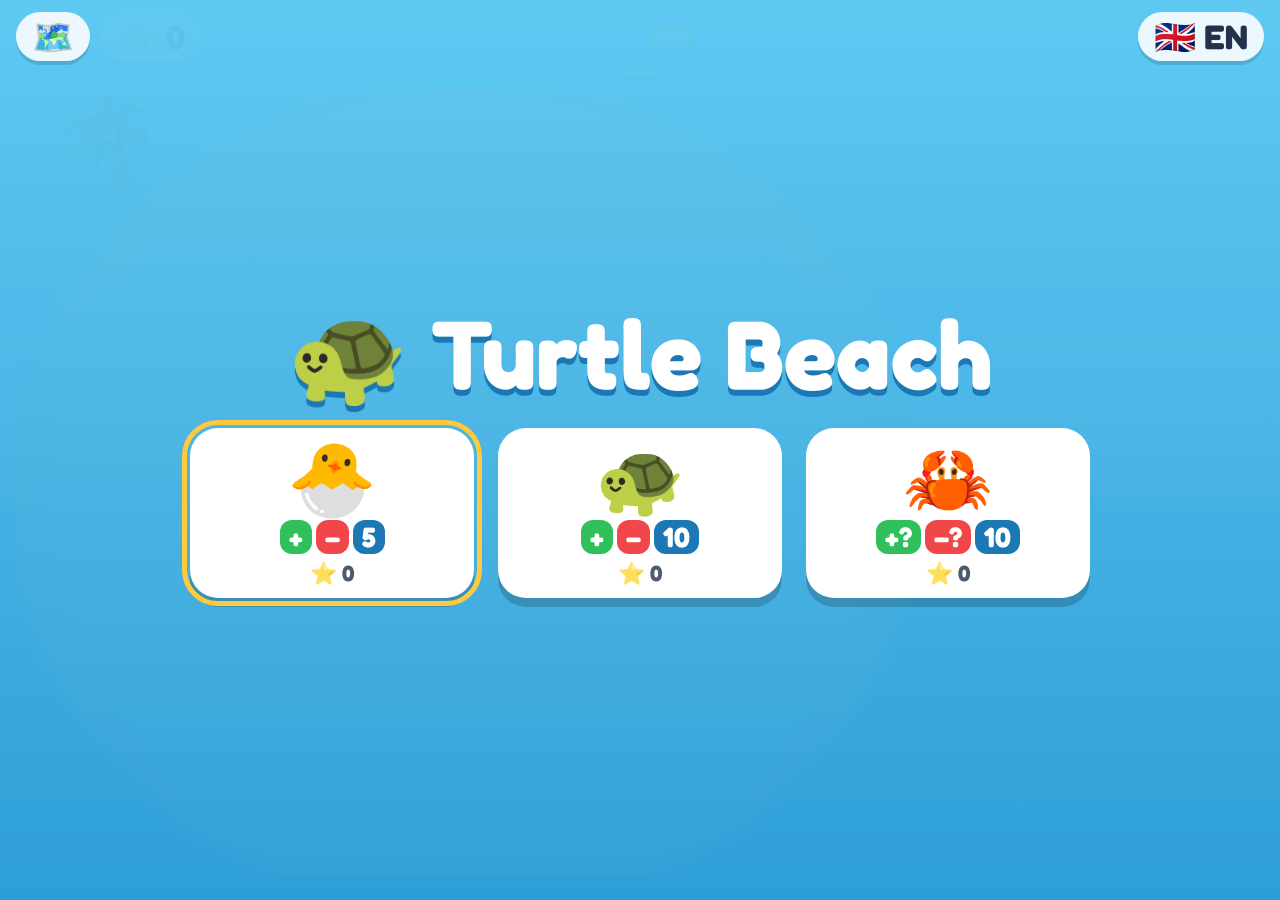
==== beach.html @ 4e5b4c6d "Add Volcano Tower and Turtle Beach games and an island map Volcano Tower turns number walls into a v" ====
<!DOCTYPE html>
<html lang="en">
<head>
<meta charset="UTF-8">
<meta name="viewport" content="width=device-width, initial-scale=1.0, maximum-scale=1.0, user-scalable=no">
<title>Turtle Beach</title>
<link rel="preconnect" href="https://fonts.googleapis.com">
<link rel="preconnect" href="https://fonts.gstatic.com" crossorigin>
<link href="https://fonts.googleapis.com/css2?family=Fredoka:wght@500;700&display=swap" rel="stylesheet">
<link rel="stylesheet" href="kit.css">
<style>
  .main{flex:1;min-height:0;width:100%;display:flex;flex-direction:column;align-items:center;gap:10px;}

  /* Equation cards, drawn like the worksheet boxes */
  .eq{display:flex;align-items:center;gap:clamp(6px,1.4vw,16px);background:#fff;border-radius:24px;padding:6px 18px;
    box-shadow:0 6px 0 rgba(0,0,0,.14);border:5px solid var(--gold);cursor:pointer;}
  .eq .box{min-width:1.5em;height:1.5em;padding:0 .15em;display:flex;align-items:center;justify-content:center;
    border:3px solid #9AA5B8;border-radius:12px;font-size:clamp(28px,5vw,58px);font-weight:700;line-height:1;}
  .eq .op{font-size:clamp(28px,5vw,58px);font-weight:700;}
  .eq .op.minus{color:var(--stop);}
  .eq .op.plus{color:var(--go-dark);}
  .eq .box.q{border-color:var(--gold);background:#FFF6D6;color:#C98A00;animation:qpulse 1s ease-in-out infinite;}
  .eq .box.solved{border-color:var(--go);background:#E4F8EA;color:var(--go-dark);animation:none;}
  @keyframes qpulse{50%{transform:scale(1.1)}}
  .say{font-size:clamp(16px,2.6vw,28px);font-weight:700;background:rgba(255,255,255,.85);border-radius:999px;padding:3px 16px;
    box-shadow:0 3px 0 rgba(0,0,0,.1);cursor:pointer;text-align:center;}

  /* Beach & sea */
  .scene{flex:1;min-height:0;min-width:0;width:100%;max-width:1300px;display:flex;align-items:stretch;gap:8px;}
  .beach{position:relative;flex:3;min-width:0;display:flex;align-items:center;justify-content:center;
    background:radial-gradient(ellipse 52% 54% at 50% 52%,var(--sand) 0%,var(--sand) 88%,var(--sand-dark) 96%,transparent 100%);}
  .palm{position:absolute;left:4%;top:0;font-size:clamp(34px,7vw,90px);pointer-events:none;transform-origin:50% 100%;animation:sway 4s ease-in-out infinite;}
  @keyframes sway{50%{transform:rotate(4deg)}}
  .herd{--a:60px;position:relative;display:flex;flex-wrap:wrap;justify-content:center;align-content:center;gap:calc(var(--a)*.12);
    width:calc(var(--a)*5.8);max-width:92%;}
  .animal{position:relative;width:var(--a);height:var(--a);border:none;background:none;cursor:pointer;padding:0;
    font-size:calc(var(--a)*.82);line-height:1;display:flex;align-items:center;justify-content:center;
    filter:drop-shadow(0 4px 2px rgba(0,0,0,.2));}
  .animal .e{display:inline-block;animation:idle 1.6s ease-in-out infinite;}
  .animal:nth-child(even) .e{animation-delay:-.8s;}
  @keyframes idle{50%{transform:translateY(-4%) scale(1.04,.96)}}
  .animal.crossed .e{opacity:.4;animation:none;}
  .animal.crossed::after{content:"";position:absolute;left:4%;right:4%;top:47%;height:max(4px,calc(var(--a)*.07));
    background:#2B2A33;border-radius:4px;transform:rotate(-40deg);animation:strike .25s ease-out;}
  @keyframes strike{from{transform:rotate(-40deg) scaleX(0)}to{transform:rotate(-40deg) scaleX(1)}}
  .animal.added::before{content:"";position:absolute;inset:-6%;border-radius:50%;background:radial-gradient(circle,rgba(255,236,140,.85),transparent 70%);z-index:-1;}
  .animal.hop-in{animation:hopIn .55s cubic-bezier(.3,1.6,.5,1);}
  @keyframes hopIn{from{transform:translate(120%,-60%) scale(.4);opacity:0}to{transform:none;opacity:1}}
  .animal.counted .e{animation:countHop .4s ease;}
  @keyframes countHop{50%{transform:translateY(-25%) scale(1.15)}}
  .animal .badge{position:absolute;top:-8%;right:-8%;min-width:44%;height:44%;border-radius:999px;background:var(--gold);color:var(--ink);
    font-size:calc(var(--a)*.3);font-weight:700;display:flex;align-items:center;justify-content:center;box-shadow:0 2px 0 rgba(0,0,0,.2);}
  .ghost{width:var(--a);height:var(--a);border-radius:50%;border:4px dashed rgba(35,50,74,.45);animation:kit-pop .5s ease;}

  .sea{position:relative;flex:1.15;min-width:0;display:flex;align-items:center;justify-content:center;}
  .boat{position:relative;display:flex;flex-direction:column;align-items:center;cursor:pointer;border:none;background:none;padding:0;
    animation:bob 2.4s ease-in-out infinite;}
  .boat.hidden{visibility:hidden;}
  .boat.arrive{animation:arrive .9s ease-out, bob 2.4s ease-in-out .9s infinite;}
  .boat.leave{animation:leave 1s ease-in forwards;}
  @keyframes bob{50%{transform:translateY(-8px) rotate(-3deg)}}
  @keyframes arrive{from{transform:translateX(120%)}to{transform:none}}
  @keyframes leave{to{transform:translateX(160%)}}
  .boat .cargo{--c:44px;display:flex;flex-wrap:wrap;justify-content:center;max-width:calc(var(--c)*3.3);font-size:var(--c);line-height:1.05;margin-bottom:-10%;}
  .boat .tarp{font-size:calc(var(--c)*1.1);width:calc(var(--c)*2.4);height:calc(var(--c)*1.3);border-radius:18px 18px 6px 6px;
    background:repeating-linear-gradient(45deg,#E94F4F 0 14px,#FFFFFF 14px 28px);display:flex;align-items:center;justify-content:center;
    color:#fff;font-weight:700;text-shadow:0 2px 0 rgba(0,0,0,.35);margin-bottom:-8%;}
  .boat .hull{font-size:calc(var(--c)*2.2);line-height:1;}
  .boat .tapme{position:absolute;right:-10%;top:-10%;font-size:calc(var(--c)*.9);animation:tapme 1s ease-in-out infinite;}
  @keyframes tapme{50%{transform:translate(-6px,6px) scale(.9)}}

  @media (orientation:portrait) and (max-width:700px){
    .topbar{flex-wrap:wrap;}
    .topbar .eq{order:3;margin:0 auto;}
    .eq .box,.eq .op{font-size:34px;}
  }
  @media (max-height:520px) and (orientation:landscape){
    .main{flex-direction:row;align-items:stretch;}
    .main .pad{width:34%;align-content:center;}
    .main .pad button{--size:clamp(34px,10vh,64px);}
    .eq .box,.eq .op{font-size:30px;}
    .say{font-size:16px;}
  }
</style>
</head>
<body>

<div class="screen" id="start">
  <a class="pill corner" href="index.html" aria-label="Map">🗺️</a>
  <button class="pill corner-r" id="langBtn0" aria-label="Language"></button>
  <h1 id="title">🐢 Turtle Beach</h1>
  <div class="levels" id="levels"></div>
</div>

<div class="game">
  <div class="topbar">
    <div class="side">
      <button class="pill" id="homeBtn" aria-label="Levels">🏠</button>
      <div class="pill stars" id="stars">⭐ 0</div>
    </div>
    <div class="eq" id="eq" role="status" aria-live="polite"></div>
    <div class="side">
      <button class="pill" id="langBtn" aria-label="Language"></button>
    </div>
  </div>
  <div class="say" id="say"></div>

  <div class="main">
    <div class="scene">
      <div class="beach" id="beach">
        <div class="palm">🌴</div>
        <div class="herd" id="herd"></div>
      </div>
      <div class="sea">
        <button class="boat hidden" id="boat" aria-label="Boat"></button>
      </div>
    </div>
    <div class="pad" id="pad"></div>
  </div>
</div>

<script src="kit.js"></script>
<script>
(() => {
  'use strict';
  const { sfx, speak, restart, rand, pick } = Kit;

  // Level 1 mirrors the worksheet (up to 5, one more / one less); level 3 hides the middle number.
  const LEVELS = [
    { icon: '🐣', max: 5,  step: 1, missing: false, chips: [{ t: '+' }, { t: '−', cls: 'minus' }, { t: '5', cls: 'range' }] },
    { icon: '🐢', max: 10, step: 3, missing: false, chips: [{ t: '+' }, { t: '−', cls: 'minus' }, { t: '10', cls: 'range' }] },
    { icon: '🦀', max: 10, step: 5, missing: true,  chips: [{ t: '+?' }, { t: '−?', cls: 'minus' }, { t: '10', cls: 'range' }] }
  ];
  const STAR_KEY = 'mathe-beach-stars';
  const ANIMALS = ['🐢', '🦀', '🐧', '🐸', '🦭', '🐙', '🦆', '🐠'];

  const TEXT = {
    en: {
      title: '🐢 Turtle Beach',
      minusAct: b => b === 1 ? 'One swims away. Tap one!' : `${b} swim away. Tap ${b}!`,
      plusAct: 'More friends are coming. Tap the boat!',
      left: 'How many are left?', now: 'How many are there now?',
      missPlus: c => `There should be ${c}. How many are in the boat?`,
      missMinus: c => `Only ${c} may stay. Tap the others away!`,
      again: 'Count again!',
      yay: 'YAY! 🎉', cheers: ['Yay! You did it!', 'Super counting!', 'Wow! Amazing!', 'Hooray!']
    },
    de: {
      title: '🐢 Schildkröten-Strand',
      minusAct: b => b === 1 ? 'Einer schwimmt weg. Tippe einen an!' : `${b} schwimmen weg. Tippe ${b} an!`,
      plusAct: 'Es kommen noch Freunde. Tippe auf das Boot!',
      left: 'Wie viele sind noch da?', now: 'Wie viele sind es jetzt?',
      missPlus: c => `Es sollen ${c} sein. Wie viele sind im Boot?`,
      missMinus: c => `Nur ${c} dürfen bleiben. Tippe die anderen weg!`,
      again: 'Zähl nochmal!',
      yay: 'JUHU! 🎉', cheers: ['Juhu! Geschafft!', 'Super gezählt!', 'Wow! Toll!', 'Hurra!']
    }
  };
  const L = () => TEXT[Kit.lang];

  const $ = id => document.getElementById(id);
  const eqEl = $('eq'), sayEl = $('say'), herd = $('herd'), beach = $('beach'), boat = $('boat'), starsEl = $('stars');

  const state = {
    level: Math.min(LEVELS.length - 1, +Kit.store.get('mathe-beach-level', '0') || 0),
    round: null, phase: 'idle', taps: 0, wrong: 0,
    playing: false, busy: false, session: 0, last: ''
  };
  const LV = () => LEVELS[state.level];
  let pad = null;

  /* ---------- Rounds ---------- */
  function makeRound() {
    const { max, step, missing } = LV();
    let r, tries = 0;
    do {
      const kind = Math.random() < 0.5 ? 'minus' : 'plus';
      let a, b;
      if (kind === 'minus') { a = rand(Math.max(2, step === 1 ? 2 : 3), max); b = rand(1, Math.min(step, a - 1)); }
      else { a = rand(1, max - 1); b = rand(1, Math.min(step, max - a)); }
      r = { kind, a, b, c: kind === 'minus' ? a - b : a + b, missing, animal: pick(ANIMALS) };
      tries++;
    } while (`${r.kind}${r.a}${r.b}` === state.last && tries < 50);
    state.last = `${r.kind}${r.a}${r.b}`;
    return r;
  }

  const instruction = () => {
    const r = state.round;
    if (state.phase === 'count' && !r.missing) return r.kind === 'minus' ? L().left : L().now;
    if (r.missing) return r.kind === 'minus' ? L().missMinus(r.c) : L().missPlus(r.c);
    return r.kind === 'minus' ? L().minusAct(r.b) : L().plusAct;
  };
  function tell() { const t = instruction(); sayEl.textContent = '🔊 ' + t; speak(t); }

  function renderEq(solved) {
    const r = state.round;
    const q = r.missing ? 'b' : 'c';
    const box = (k, v) => `<span class="box ${k === q ? (solved ? 'solved' : 'q') : ''}">${k === q && !solved ? '?' : v}</span>`;
    eqEl.innerHTML = box('a', r.a) +
      `<span class="op ${r.kind}">${r.kind === 'minus' ? '−' : '+'}</span>` +
      box('b', r.b) + '<span class="op">=</span>' + box('c', r.c);
  }

  function sizeHerd() {
    const r = state.round;
    const n = r.kind === 'plus' ? r.c : r.a;
    const cols = Math.min(5, Math.max(n, 3)), rows = Math.ceil(n / 5);
    const W = beach.clientWidth * 0.8, H = beach.clientHeight * 0.78;
    const a = Math.max(26, Math.min(W / (cols * 1.14), H / (rows * 1.14), 110));
    herd.style.setProperty('--a', a + 'px');
    boat.style.setProperty('--c', Math.max(22, Math.min(a * 0.62, 56)) + 'px');
  }

  function addAnimal(emoji, extraCls) {
    const b = document.createElement('button');
    b.className = 'animal' + (extraCls ? ' ' + extraCls : '');
    b.innerHTML = `<span class="e">${emoji}</span>`;
    b.setAttribute('aria-label', 'animal');
    b.addEventListener('pointerdown', e => { e.preventDefault(); Kit.audio(); tapAnimal(b); });
    b.addEventListener('click', e => { if (e.detail === 0) tapAnimal(b); });
    herd.appendChild(b);
    return b;
  }

  function renderBoat() {
    const r = state.round;
    boat.className = 'boat';
    if (r.kind !== 'plus') { boat.classList.add('hidden'); boat.innerHTML = ''; return; }
    const cargo = r.missing ? `<span class="tarp">?</span>` : `<span class="cargo">${r.animal.repeat(r.b)}</span>`;
    boat.innerHTML = cargo + '<span class="hull">🛶</span>' + (r.missing ? '' : '<span class="tapme">👆</span>');
    restart(boat, 'arrive');
  }

  function newRound() {
    const session = state.session;
    state.round = makeRound();
    state.taps = 0; state.wrong = 0; state.busy = false;
    const r = state.round;
    herd.innerHTML = '';
    for (let i = 0; i < r.a; i++) addAnimal(r.animal);
    sizeHerd();
    renderBoat();
    renderEq(false);
    pad.clearMarks();
    state.phase = r.missing && r.kind === 'plus' ? 'count' : 'act';
    pad.enable(state.phase === 'count');
    setTimeout(() => { if (session === state.session) tell(); }, 300);
  }

  /* ---------- Actions ---------- */
  function tapAnimal(el) {
    const r = state.round;
    if (!state.playing || state.busy || state.phase !== 'act' || r.kind !== 'minus') return;
    if (el.classList.contains('crossed')) {
      if (!r.missing) return;            // level 3: tapping again brings it back
      el.classList.remove('crossed'); state.taps--; sfx.boing(1);
      return;
    }
    el.classList.add('crossed'); state.taps++;
    sfx.splash();
    if (!r.missing && state.taps === r.b) {
      state.phase = 'count';
      pad.enable(true);
      setTimeout(tell, 450);
    } else if (r.missing && r.a - state.taps === r.c) {
      success();
    }
  }

  function unload(after) {
    const r = state.round;
    const session = state.session;
    boat.querySelector('.tapme')?.remove();
    const tarp = boat.querySelector('.tarp');
    if (tarp) tarp.outerHTML = `<span class="cargo">${r.animal.repeat(r.b)}</span>`;
    herd.querySelectorAll('.ghost').forEach(g => g.remove());
    const cargo = boat.querySelector('.cargo');
    for (let i = 0; i < r.b; i++) {
      setTimeout(() => {
        if (session !== state.session) return;
        if (cargo) cargo.textContent = r.animal.repeat(r.b - i - 1);
        addAnimal(r.animal, 'added hop-in');
        sfx.boing(1);
      }, 250 + i * 330);
    }
    setTimeout(() => {
      if (session !== state.session) return;
      restart(boat, 'leave');
      after();
    }, 350 + r.b * 330);
  }

  boat.addEventListener('pointerdown', e => {
    e.preventDefault(); Kit.audio();
    const r = state.round;
    if (!state.playing || state.busy || state.phase !== 'act' || !r || r.kind !== 'plus') return;
    state.busy = true;
    unload(() => { state.busy = false; state.phase = 'count'; pad.enable(true); tell(); });
  });

  function onPick(n) {
    const r = state.round;
    if (!state.playing || state.busy || state.phase !== 'count') return;
    const answer = r.missing ? r.b : r.c;
    if (n === answer) {
      if (r.missing && r.kind === 'plus') { state.busy = true; unload(success); }
      else success();
      return;
    }
    state.wrong++;
    pad.markWrong(n);
    sfx.bonk();
    if (r.missing) {
      restart(boat, 'shake');
      speak(L().again);
      // Hint: dashed spots on the sand show the gap to fill.
      if (state.wrong >= 2 && !herd.querySelector('.ghost')) {
        for (let i = 0; i < r.b; i++) { const g = document.createElement('span'); g.className = 'ghost'; herd.appendChild(g); }
      }
    } else if (state.wrong >= 2) countAlong();
    else speak(L().again);
  }

  // Counts the animals out loud, one hop at a time: "1, 2, 3 …"
  function countAlong() {
    const session = state.session;
    const list = [...herd.querySelectorAll('.animal:not(.crossed)')];
    herd.querySelectorAll('.badge').forEach(b => b.remove());
    state.busy = true;
    list.forEach((el, i) => setTimeout(() => {
      if (session !== state.session) return;
      el.classList.remove('counted'); void el.offsetWidth; el.classList.add('counted');
      el.insertAdjacentHTML('beforeend', `<span class="badge">${i + 1}</span>`);
      sfx.tap();
      speak(String(i + 1));
    }, i * 800));
    setTimeout(() => { if (session === state.session) state.busy = false; }, list.length * 800);
  }

  function success() {
    const session = state.session;
    state.busy = true; state.phase = 'done';
    pad.enable(false);
    renderEq(true);
    const total = Kit.addStars(STAR_KEY, LEVELS.length, state.level, 1);
    starsEl.textContent = `⭐ ${total}`;
    restart(starsEl, 'pop');
    herd.querySelectorAll('.animal:not(.crossed)').forEach((el, i) => setTimeout(() => el.classList.add('counted'), i * 60));
    Kit.celebrate({ text: L().yay, say: pick(L().cheers) });
    setTimeout(() => { if (session === state.session) newRound(); }, 3200);
  }

  /* ---------- Screens ---------- */
  function startLevel(i) {
    state.level = i; Kit.store.set('mathe-beach-level', String(i));
    state.session++; state.last = '';
    $('start').classList.add('hide');
    starsEl.textContent = `⭐ ${Kit.stars(STAR_KEY, LEVELS.length)[i]}`;
    pad = Kit.numberPad($('pad'), 10, onPick);
    state.playing = true;
    sfx.ding();
    newRound();
  }
  function showStart() {
    state.playing = false; state.session++;
    Kit.hush();
    $('title').textContent = L().title;
    document.title = L().title.replace('🐢 ', '');
    Kit.levelTiles($('levels'), LEVELS, Kit.stars(STAR_KEY, LEVELS.length), state.level, startLevel);
    $('start').classList.remove('hide');
  }

  $('homeBtn').addEventListener('click', showStart);
  eqEl.addEventListener('click', () => { if (state.playing && state.phase !== 'done') tell(); });
  sayEl.addEventListener('click', () => { if (state.playing && state.phase !== 'done') tell(); });
  const onLang = () => { $('title').textContent = L().title; if (state.playing && state.phase !== 'done') tell(); };
  Kit.bindLangButton($('langBtn'), onLang);
  Kit.bindLangButton($('langBtn0'), () => { onLang(); showStart(); });
  // Re-fit the animals whenever the sand changes size (rotation, window resize, pad wrapping).
  if ('ResizeObserver' in window) new ResizeObserver(() => { if (state.round) sizeHerd(); }).observe(beach);
  else addEventListener('resize', () => { if (state.round) sizeHerd(); });

  showStart();
})();
</script>
</body>
</html>
---- kit.css ----
/* Shared look for the Mathe games: sky & sea, pills, number bubbles, level tiles, celebration. */
:root{
  --sky-top:#5EC8F2;
  --sky-bottom:#BDEBFF;
  --sea:#2F9FD8;
  --sea-deep:#1B78B5;
  --sand:#F6DFA4;
  --sand-dark:#E2C27A;
  --ink:#23324A;
  --gold:#FFC83D;
  --gold-glow:rgba(255,200,61,.95);
  --go:#2FBF5B;
  --go-dark:#1E8C40;
  --stop:#F2474A;
  --stop-dark:#B52A2D;
  --font:'Fredoka', 'Comic Sans MS', 'Chalkboard SE', system-ui, sans-serif;
}
*{box-sizing:border-box;-webkit-tap-highlight-color:transparent;}
html,body{margin:0;height:100%;overflow:hidden;}
body{
  font-family:var(--font);
  color:var(--ink);
  background:linear-gradient(180deg,var(--sky-top) 0%,var(--sky-bottom) 55%,var(--sea) 55.2%,var(--sea-deep) 100%);
  user-select:none;-webkit-user-select:none;
  touch-action:manipulation;
}
button,a{font-family:var(--font);}
a{color:inherit;text-decoration:none;}

.game{position:relative;height:100%;display:flex;flex-direction:column;align-items:center;padding:12px 16px 16px;gap:10px;}

/* ---------- Top bar ---------- */
.topbar{position:relative;z-index:5;width:100%;display:flex;align-items:center;justify-content:space-between;gap:10px;}
.topbar .side{display:flex;gap:10px;align-items:center;}
.pill{font-size:clamp(20px,3.2vw,34px);font-weight:700;background:rgba(255,255,255,.88);border:none;border-radius:999px;padding:4px 16px;
  box-shadow:0 4px 0 rgba(0,0,0,.12);color:var(--ink);display:inline-flex;align-items:center;gap:6px;}
button.pill,a.pill{cursor:pointer;}
button.pill:active,a.pill:active{transform:translateY(3px);box-shadow:0 1px 0 rgba(0,0,0,.12);}
.stars{min-width:90px;justify-content:center;}
.pop{animation:kit-pop .5s ease;}
@keyframes kit-pop{0%{transform:scale(1)}40%{transform:scale(1.18)}100%{transform:scale(1)}}
.shake{animation:kit-shake .45s ease;}
@keyframes kit-shake{0%,100%{transform:translateX(0)}20%{transform:translateX(-10px) rotate(-4deg)}40%{transform:translateX(10px) rotate(4deg)}60%{transform:translateX(-7px)}80%{transform:translateX(7px)}}

/* ---------- Banner ---------- */
.banner{
  position:relative;z-index:5;
  display:flex;align-items:center;gap:12px;
  background:#fff;border-radius:26px;padding:6px 22px;
  box-shadow:0 6px 0 rgba(0,0,0,.14);
  font-size:clamp(18px,3.2vw,38px);font-weight:700;text-align:center;
  cursor:pointer;border:5px solid var(--gold);max-width:100%;
}
.banner .speaker{font-size:.85em;}

/* ---------- Number bubbles ---------- */
.pad{position:relative;z-index:5;width:100%;max-width:1100px;display:flex;flex-wrap:wrap;justify-content:center;gap:clamp(6px,1.2vw,14px);}
.pad button{
  --size:clamp(46px,7.4vw,86px);
  width:var(--size);height:var(--size);border-radius:50%;border:none;cursor:pointer;
  font-size:calc(var(--size)*.5);font-weight:700;color:#fff;
  background:radial-gradient(circle at 35% 30%,#7AD7FF,#2E9BE0 70%);
  box-shadow:0 6px 0 #1C6FA8,0 9px 14px rgba(0,0,0,.2);
  text-shadow:0 2px 0 rgba(0,0,0,.2);
  transition:transform .08s, opacity .2s, filter .2s;
}
.pad.big button{--size:clamp(38px,5.6vw,70px);}
.pad button:nth-child(5n+2){background:radial-gradient(circle at 35% 30%,#8FF0B0,#2FBF5B 70%);box-shadow:0 6px 0 var(--go-dark),0 9px 14px rgba(0,0,0,.2);}
.pad button:nth-child(5n+3){background:radial-gradient(circle at 35% 30%,#FFD98A,#F5A623 70%);box-shadow:0 6px 0 #B97A0F,0 9px 14px rgba(0,0,0,.2);}
.pad button:nth-child(5n+4){background:radial-gradient(circle at 35% 30%,#FFA3C4,#E0407A 70%);box-shadow:0 6px 0 #A52A5A,0 9px 14px rgba(0,0,0,.2);}
.pad button:nth-child(5n+5){background:radial-gradient(circle at 35% 30%,#C9A8FF,#8A5CE6 70%);box-shadow:0 6px 0 #5E3AAE,0 9px 14px rgba(0,0,0,.2);}
.pad button:active{transform:translateY(5px);}
.pad button.wrong{opacity:.28;transform:scale(.82);filter:grayscale(.8);}
.pad button:focus-visible{outline:5px solid #fff;outline-offset:3px;}
.pad.off button{opacity:.35;filter:grayscale(.7);pointer-events:none;}

/* ---------- Start / level screen ---------- */
.screen{position:fixed;inset:0;z-index:30;display:flex;flex-direction:column;align-items:center;justify-content:center;gap:2.6vh;padding:16px;
  background:linear-gradient(180deg,rgba(94,200,242,.97),rgba(47,159,216,.98));overflow:auto;}
.screen.hide{display:none;}
.screen h1{margin:0;font-size:clamp(38px,7.6vw,104px);color:#fff;text-shadow:0 6px 0 var(--sea-deep);text-align:center;line-height:1.05;}
.screen .corner{position:absolute;top:12px;left:16px;}
.screen .corner-r{position:absolute;top:12px;right:16px;}
.levels{display:grid;grid-template-columns:repeat(3,minmax(0,1fr));gap:clamp(10px,2vw,24px);width:100%;max-width:900px;}
.level{position:relative;border:none;border-radius:28px;cursor:pointer;padding:14px 8px 12px;
  background:#fff;box-shadow:0 9px 0 rgba(0,0,0,.18);display:flex;flex-direction:column;align-items:center;gap:6px;
  transition:transform .12s;color:var(--ink);}
.level:active{transform:translateY(6px);box-shadow:0 3px 0 rgba(0,0,0,.18);}
.level .ico{font-size:clamp(40px,6vw,72px);line-height:1;}
.level .chips{display:flex;gap:4px;flex-wrap:wrap;justify-content:center;}
.level .chip{font-size:clamp(16px,2.4vw,28px);font-weight:700;color:#fff;background:var(--go);border-radius:12px;padding:0 9px;}
.level .chip.minus{background:var(--stop);}
.level .chip.range{background:var(--sea-deep);}
.level .got{font-size:clamp(15px,2vw,22px);font-weight:700;opacity:.8;}
.level.last{outline:5px solid var(--gold);outline-offset:3px;}

/* ---------- Celebration ---------- */
.kit-confetti{position:fixed;inset:0;width:100%;height:100%;pointer-events:none;z-index:40;}
.kit-flash{position:fixed;inset:0;pointer-events:none;z-index:39;opacity:0;}
.kit-flash.on{animation:kit-flash 2.4s steps(1) forwards;}
@keyframes kit-flash{
  0%{opacity:.45;background:#FFE14D}10%{opacity:.4;background:#FF6FB5}20%{opacity:.45;background:#5EF08A}
  30%{opacity:.4;background:#6FC8FF}40%{opacity:.45;background:#FFE14D}50%{opacity:.35;background:#C88BFF}
  60%{opacity:.3;background:#FF6FB5}70%{opacity:.2;background:#5EF08A}80%{opacity:.12;background:#FFE14D}100%{opacity:0}
}
.kit-yay{position:fixed;left:50%;top:38%;z-index:41;transform:translate(-50%,-50%) scale(0);pointer-events:none;
  font-size:clamp(52px,12vw,170px);font-weight:700;color:#fff;white-space:nowrap;
  text-shadow:0 6px 0 #F0A500,0 10px 25px rgba(0,0,0,.3);}
.kit-yay.show{animation:kit-yay 2.6s cubic-bezier(.2,1.6,.4,1) forwards;}
@keyframes kit-yay{0%{transform:translate(-50%,-50%) scale(0) rotate(-20deg)}15%{transform:translate(-50%,-50%) scale(1.1) rotate(6deg)}25%{transform:translate(-50%,-50%) scale(1) rotate(-4deg)}80%{opacity:1;transform:translate(-50%,-50%) scale(1) rotate(0)}100%{opacity:0;transform:translate(-50%,-50%) scale(1.3)}}

.rotate-tip{display:none;font-size:22px;background:rgba(255,255,255,.8);border-radius:16px;padding:4px 12px;}
@media (orientation:portrait) and (max-width:700px){
  .rotate-tip{display:block;}
  .levels{grid-template-columns:repeat(1,minmax(0,1fr));max-width:360px;}
}
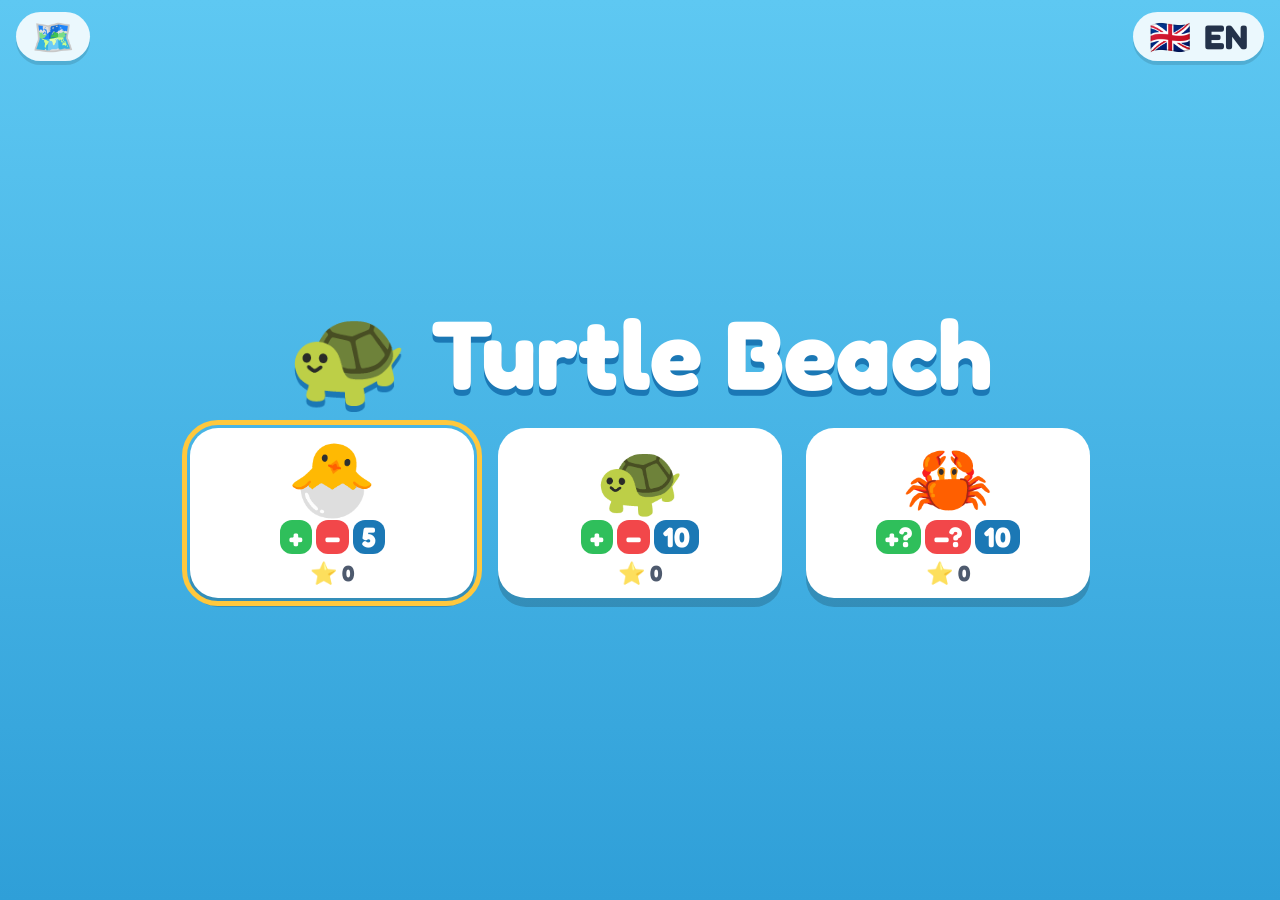
==== commit e366366a: "Shorter confetti, one language button, level-up, sliding number line - Confetti lasts about 1.5 s an" ====
--- a/beach.html
+++ b/beach.html
@@ -87,7 +87,7 @@
 
 <div class="screen" id="start">
   <a class="pill corner" href="index.html" aria-label="Map">🗺️</a>
-  <button class="pill corner-r" id="langBtn0" aria-label="Language"></button>
+  <div class="corner-r" id="langSpotStart"></div>
   <h1 id="title">🐢 Turtle Beach</h1>
   <div class="levels" id="levels"></div>
 </div>
@@ -97,10 +97,11 @@
     <div class="side">
       <button class="pill" id="homeBtn" aria-label="Levels">🏠</button>
       <div class="pill stars" id="stars">⭐ 0</div>
+      <div class="pill progress" id="progress" aria-label="Level progress"></div>
     </div>
     <div class="eq" id="eq" role="status" aria-live="polite"></div>
     <div class="side">
-      <button class="pill" id="langBtn" aria-label="Language"></button>
+      <span id="langSpotGame"><button class="pill" id="langBtn" aria-label="Language"></button></span>
     </div>
   </div>
   <div class="say" id="say"></div>
@@ -131,7 +132,7 @@
     { icon: '🐢', max: 10, step: 3, missing: false, chips: [{ t: '+' }, { t: '−', cls: 'minus' }, { t: '10', cls: 'range' }] },
     { icon: '🦀', max: 10, step: 5, missing: true,  chips: [{ t: '+?' }, { t: '−?', cls: 'minus' }, { t: '10', cls: 'range' }] }
   ];
-  const STAR_KEY = 'mathe-beach-stars';
+  const STAR_KEY = 'mathe-beach-stars', PROG_KEY = 'mathe-beach-progress';
   const ANIMALS = ['🐢', '🦀', '🐧', '🐸', '🦭', '🐙', '🦆', '🐠'];
 
   const TEXT = {
@@ -346,17 +347,36 @@
     const total = Kit.addStars(STAR_KEY, LEVELS.length, state.level, 1);
     starsEl.textContent = `⭐ ${total}`;
     restart(starsEl, 'pop');
+    // Only rounds answered right the first time count towards finishing the level.
+    const clean = state.wrong === 0;
+    const levelDone = clean && Kit.addClean(PROG_KEY, LEVELS.length, state.level);
+    renderProgress(clean);
     herd.querySelectorAll('.animal:not(.crossed)').forEach((el, i) => setTimeout(() => el.classList.add('counted'), i * 60));
     Kit.celebrate({ text: L().yay, say: pick(L().cheers) });
-    setTimeout(() => { if (session === state.session) newRound(); }, 3200);
+    setTimeout(() => {
+      if (session !== state.session) return;
+      if (!levelDone) return newRound();
+      const last = state.level === LEVELS.length - 1;
+      Kit.levelUp({
+        last, nextIcon: last ? '' : LEVELS[state.level + 1].icon,
+        onNext: () => startLevel(state.level + 1),
+        onStay: () => { if (session === state.session) newRound(); }
+      });
+    }, 2000);
   }
 
   /* ---------- Screens ---------- */
+  function renderProgress(bump) {
+    Kit.renderProgress($('progress'), PROG_KEY, LEVELS.length, state.level);
+    if (bump) restart($('progress'), 'pop');
+  }
   function startLevel(i) {
     state.level = i; Kit.store.set('mathe-beach-level', String(i));
     state.session++; state.last = '';
     $('start').classList.add('hide');
     starsEl.textContent = `⭐ ${Kit.stars(STAR_KEY, LEVELS.length)[i]}`;
+    renderProgress(false);
+    $('langSpotGame').appendChild($('langBtn'));
     pad = Kit.numberPad($('pad'), 10, onPick);
     state.playing = true;
     sfx.ding();
@@ -367,7 +387,8 @@
     Kit.hush();
     $('title').textContent = L().title;
     document.title = L().title.replace('🐢 ', '');
-    Kit.levelTiles($('levels'), LEVELS, Kit.stars(STAR_KEY, LEVELS.length), state.level, startLevel);
+    Kit.levelTiles($('levels'), LEVELS, Kit.stars(STAR_KEY, LEVELS.length), state.level, startLevel, Kit.progress(PROG_KEY, LEVELS.length).done);
+    $('langSpotStart').appendChild($('langBtn'));   // one language button, moved between screens
     $('start').classList.remove('hide');
   }
 
@@ -375,8 +396,7 @@
   eqEl.addEventListener('click', () => { if (state.playing && state.phase !== 'done') tell(); });
   sayEl.addEventListener('click', () => { if (state.playing && state.phase !== 'done') tell(); });
   const onLang = () => { $('title').textContent = L().title; if (state.playing && state.phase !== 'done') tell(); };
-  Kit.bindLangButton($('langBtn'), onLang);
-  Kit.bindLangButton($('langBtn0'), () => { onLang(); showStart(); });
+  Kit.bindLangButton($('langBtn'), () => { onLang(); if (!state.playing) showStart(); });
   // Re-fit the animals whenever the sand changes size (rotation, window resize, pad wrapping).
   if ('ResizeObserver' in window) new ResizeObserver(() => { if (state.round) sizeHerd(); }).observe(beach);
   else addEventListener('resize', () => { if (state.round) sizeHerd(); });
--- a/kit.css
+++ b/kit.css
@@ -76,7 +76,7 @@
 
 /* ---------- Start / level screen ---------- */
 .screen{position:fixed;inset:0;z-index:30;display:flex;flex-direction:column;align-items:center;justify-content:center;gap:2.6vh;padding:16px;
-  background:linear-gradient(180deg,rgba(94,200,242,.97),rgba(47,159,216,.98));overflow:auto;}
+  background:linear-gradient(180deg,#5EC8F2,#2F9FD8);overflow:auto;}
 .screen.hide{display:none;}
 .screen h1{margin:0;font-size:clamp(38px,7.6vw,104px);color:#fff;text-shadow:0 6px 0 var(--sea-deep);text-align:center;line-height:1.05;}
 .screen .corner{position:absolute;top:12px;left:16px;}
@@ -93,24 +93,51 @@
 .level .chip.range{background:var(--sea-deep);}
 .level .got{font-size:clamp(15px,2vw,22px);font-weight:700;opacity:.8;}
 .level.last{outline:5px solid var(--gold);outline-offset:3px;}
+.level .trophy{position:absolute;top:6px;right:10px;font-size:clamp(22px,3vw,34px);}
 
 /* ---------- Celebration ---------- */
 .kit-confetti{position:fixed;inset:0;width:100%;height:100%;pointer-events:none;z-index:40;}
 .kit-flash{position:fixed;inset:0;pointer-events:none;z-index:39;opacity:0;}
-.kit-flash.on{animation:kit-flash 2.4s steps(1) forwards;}
+.kit-flash.on{animation:kit-flash 1.1s steps(1) forwards;}
 @keyframes kit-flash{
-  0%{opacity:.45;background:#FFE14D}10%{opacity:.4;background:#FF6FB5}20%{opacity:.45;background:#5EF08A}
-  30%{opacity:.4;background:#6FC8FF}40%{opacity:.45;background:#FFE14D}50%{opacity:.35;background:#C88BFF}
-  60%{opacity:.3;background:#FF6FB5}70%{opacity:.2;background:#5EF08A}80%{opacity:.12;background:#FFE14D}100%{opacity:0}
+  0%{opacity:.4;background:#FFE14D}20%{opacity:.35;background:#FF6FB5}40%{opacity:.3;background:#5EF08A}
+  60%{opacity:.2;background:#6FC8FF}80%{opacity:.1;background:#FFE14D}100%{opacity:0}
 }
 .kit-yay{position:fixed;left:50%;top:38%;z-index:41;transform:translate(-50%,-50%) scale(0);pointer-events:none;
   font-size:clamp(52px,12vw,170px);font-weight:700;color:#fff;white-space:nowrap;
   text-shadow:0 6px 0 #F0A500,0 10px 25px rgba(0,0,0,.3);}
-.kit-yay.show{animation:kit-yay 2.6s cubic-bezier(.2,1.6,.4,1) forwards;}
+.kit-yay.show{animation:kit-yay 1.6s cubic-bezier(.2,1.6,.4,1) forwards;}
 @keyframes kit-yay{0%{transform:translate(-50%,-50%) scale(0) rotate(-20deg)}15%{transform:translate(-50%,-50%) scale(1.1) rotate(6deg)}25%{transform:translate(-50%,-50%) scale(1) rotate(-4deg)}80%{opacity:1;transform:translate(-50%,-50%) scale(1) rotate(0)}100%{opacity:0;transform:translate(-50%,-50%) scale(1.3)}}
 
 .rotate-tip{display:none;font-size:22px;background:rgba(255,255,255,.8);border-radius:16px;padding:4px 12px;}
 @media (orientation:portrait) and (max-width:700px){
   .rotate-tip{display:block;}
+  .topbar{gap:6px;}
+  .topbar .side{gap:6px;}
+  .pill{font-size:18px;padding:3px 10px;}
+  .pill .code{display:none;}
+  .stars{min-width:0;}
+  .progress{padding:3px 8px;}
+  .progress .slot{font-size:.72em;}
   .levels{grid-template-columns:repeat(1,minmax(0,1fr));max-width:360px;}
 }
+
+/* ---------- Level progress & level-up ---------- */
+.pill .code{margin-left:.2em;}
+.progress{gap:2px;padding:4px 12px;}
+.progress .slot{font-size:.8em;color:#B8C0CC;transition:transform .3s;}
+.progress .slot.on{color:inherit;}
+.progress.pop .slot.on:last-of-type{animation:kit-pop .5s ease;}
+.kit-levelup{position:fixed;inset:0;z-index:45;display:none;align-items:center;justify-content:center;background:rgba(27,120,181,.72);padding:16px;}
+.kit-levelup.show{display:flex;}
+.kit-levelup .card{background:#fff;border-radius:36px;padding:22px 36px;display:flex;flex-direction:column;align-items:center;gap:10px;
+  box-shadow:0 12px 0 rgba(0,0,0,.2);border:6px solid var(--gold);animation:kit-pop .6s ease;max-width:100%;}
+.kit-levelup .cup{font-size:clamp(70px,14vw,150px);line-height:1;animation:cupbob 1.4s ease-in-out infinite;}
+@keyframes cupbob{50%{transform:translateY(-10px) rotate(6deg)}}
+.kit-levelup .title{font-size:clamp(32px,6vw,72px);font-weight:700;color:#F0A500;text-shadow:0 3px 0 rgba(0,0,0,.12);text-align:center;}
+.kit-levelup .next{font-size:clamp(40px,7vw,80px);}
+.kit-levelup .actions{display:flex;gap:16px;align-items:center;}
+.kit-levelup .go{font-size:clamp(40px,7vw,80px);border:none;border-radius:999px;padding:.05em .9em;color:#fff;cursor:pointer;
+  background:linear-gradient(180deg,#52DB7A,var(--go));box-shadow:0 8px 0 var(--go-dark);animation:kit-pulse 1.1s ease-in-out infinite;}
+.kit-levelup .stay{font-size:clamp(26px,4vw,44px);border:none;border-radius:999px;padding:.1em .6em;cursor:pointer;background:#E8EEF5;box-shadow:0 5px 0 #C5CFDB;}
+@keyframes kit-pulse{50%{transform:scale(1.07)}}
